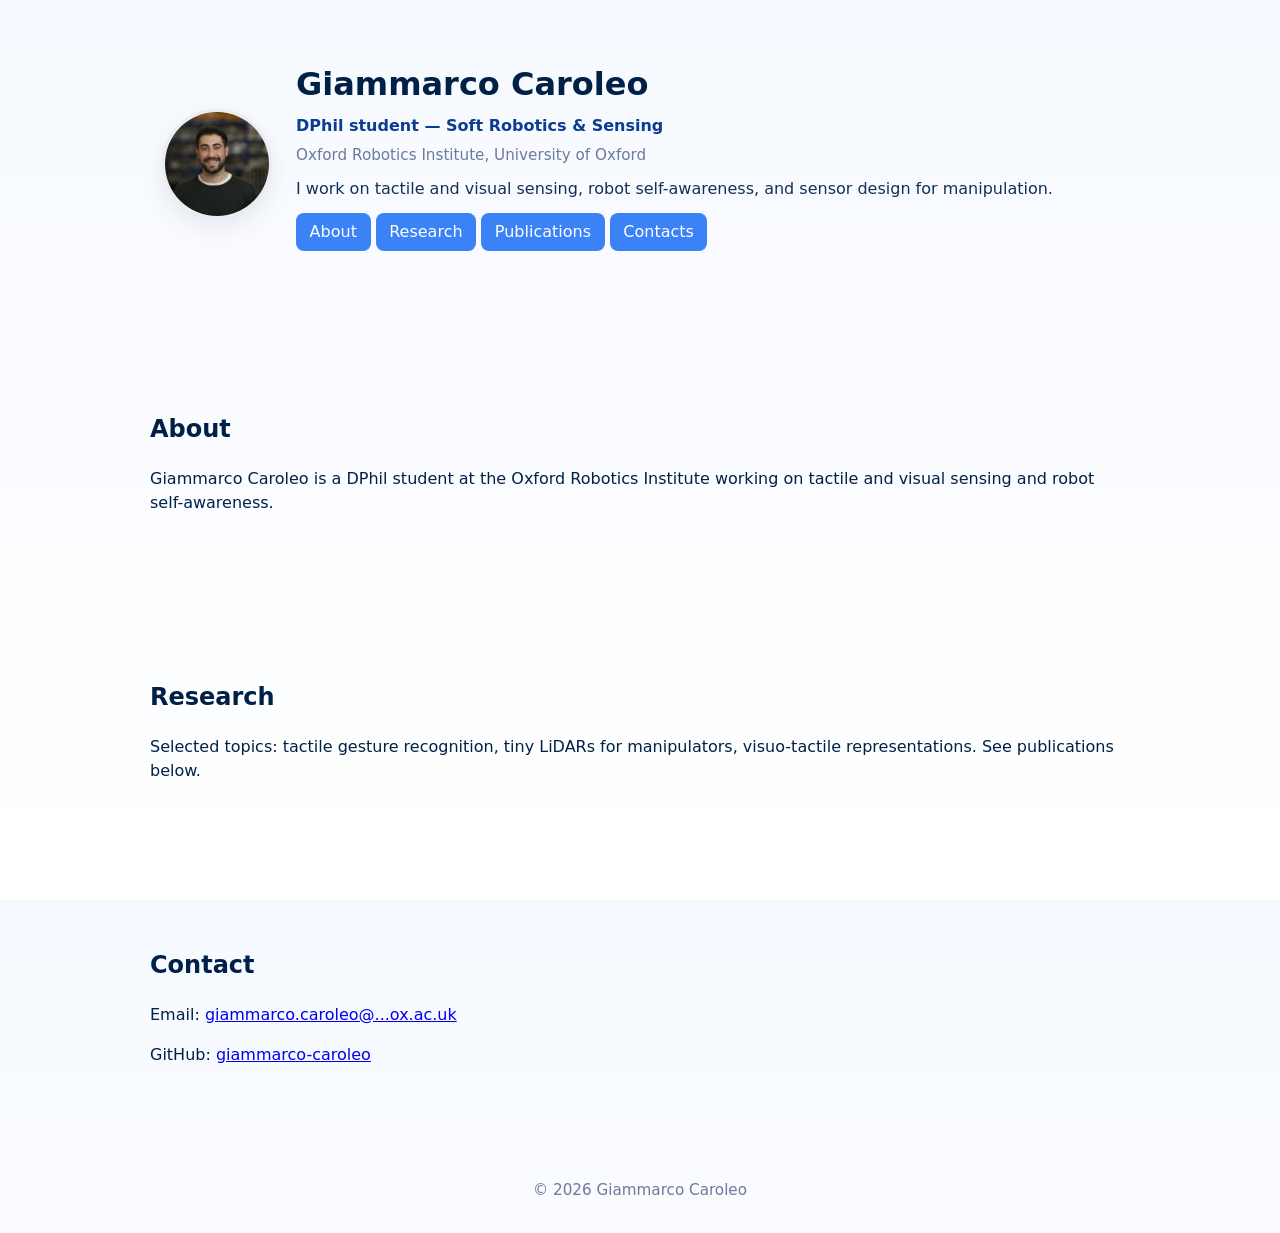
==== index.html @ 4797adc2 "Refined template" ====
<!doctype html>
<html lang="en">
<head>
  <meta charset="utf-8" />
  <meta name="viewport" content="width=device-width,initial-scale=1" />
  <title>Giammarco Caroleo — portfolio</title>
  <link rel="stylesheet" href="styles.css" />
</head>
<body>
  <!-- <header class="site-header">
    <nav class="nav">
      <div class="brand">Giammarco Caroleo</div>
      <ul class="nav-links">
        <li><a href="index.html#about">About</a></li>
        <li><a href="index.html#research">Research</a></li>
        <li><a href="projects.html">Projects</a></li>
        <li><a href="publications.html">Publications</a></li>
        <li><a href="index.html#contact">Contact</a></li>
      </ul>
    </nav>
  </header> -->

  <main>
    <section id="hero" class="panel hero">
      <div class="container hero-grid">
        <div class="hero-left">
          <img src="assets/profile.jpg" alt="Giammarco Caroleo" class="profile-pic" />
        </div>

        <div class="hero-right">
          <h1 class="hero-name">Giammarco Caroleo</h1>
          <p class="hero-title">DPhil student — Soft Robotics & Sensing</p>
          <p class="hero-group">Oxford Robotics Institute, University of Oxford</p>

          <p class="lead">I work on tactile and visual sensing, robot self-awareness, and sensor design for manipulation.</p>

          <p class="hero-buttons">
            <a class="cta" href="index.html#about">About</a>
            <a class="cta " href="index.html#research">Research</a>
            <a class="cta " href="publications.html">Publications</a>
            <a class="cta " href="index.html#contact">Contacts</a>
          </p>
        </div>
      </div>
    </section>

    <section id="about" class="panel reveal">
      <div class="container">
        <h2>About</h2>
        <p id="about-blurb">
          Giammarco Caroleo is a DPhil student at the Oxford Robotics Institute working on tactile and visual sensing and robot self-awareness.
        </p>
      </div>
    </section>

    <section id="research" class="panel reveal">
      <div class="container">
        <h2>Research</h2>
        <p>Selected topics: tactile gesture recognition, tiny LiDARs for manipulators, visuo-tactile representations. See publications below.</p>
      </div>
    </section>

    <section id="contact" class="panel reveal">
      <div class="container">
        <h2>Contact</h2>
        <p>Email: <a href="mailto:giammarco.caroleo@somewhere.ox.ac.uk">giammarco.caroleo@...ox.ac.uk</a></p>
        <p>GitHub: <a href="https://github.com/giammarco-caroleo" target="_blank">giammarco-caroleo</a></p>
      </div>
    </section>
  </main>

  <footer class="site-footer">
    <div class="container">© <span id="year"></span> Giammarco Caroleo</div>
  </footer>

  <script src="script.js"></script>
</body>
</html>
---- styles.css ----
:root{
  --oxford:#002147;          /* Oxford blue */
  --blue-1:#0b3d91;
  --blue-2:#1454a6;
  --accent:#3b82f6;
  --muted:#6b7b9a;
  --bg: #f6f9ff;
  --font-sans: system-ui, -apple-system, "Segoe UI", Roboto, "Helvetica Neue", Arial;
}

*{box-sizing:border-box}
html,body{height:100%}
body{
  margin:0;
  font-family:var(--font-sans);
  background:linear-gradient(180deg,var(--bg),#ffffff);
  color:var(--oxford);
  -webkit-font-smoothing:antialiased;
  line-height:1.5;
}

/* header / nav */
.site-header{
  position:sticky;
  top:0;
  backdrop-filter:saturate(140%) blur(6px);
  z-index:40;
  background: rgba(255,255,255,0.88);
  border-bottom: 1px solid rgba(2,12,40,0.04);
}
.nav{
  display:flex;
  align-items:center;
  justify-content:space-between;
  padding:0.75rem 1rem;
  max-width:1100px;
  margin:0 auto;
}
.brand{
  font-weight:700;
  color:var(--oxford);
  font-size:1rem;
  letter-spacing:0.2px;
}
.nav-links{
  list-style:none;
  display:flex;
  gap:1rem;
  margin:0;
  padding:0;
}
.nav-links a{
  text-decoration:none;
  color:var(--oxford);
  padding:0.25rem 0.5rem;
  border-radius:6px;
}
.nav-links a:hover{background:rgba(3,19,43,0.06)}

/* hero */
.panel{padding:64px 1rem}
.hero{
  background:transparent; /* no banner/background */
  color:var(--oxford);
  text-align:left;
  padding-top:48px;
  padding-bottom:48px;
}
.hero-grid{
  display:grid;
  grid-template-columns: auto 1fr;
  gap:24px;
  align-items:center;
  padding:12px;
}

/* circular profile image, small */
.profile-pic{
  width:110px;
  height:110px;
  border-radius:50%;
  object-fit:cover;
  box-shadow: 0 8px 24px rgba(2,12,40,0.08);
  border: 3px solid rgba(0,33,71,0.06);
  display:block;
}

/* hero text */
.hero-name{
  margin:0;
  font-size:clamp(1.4rem,3vw,2rem);
  font-weight:700;
}
.hero-title{
  margin:6px 0 0 0;
  font-weight:600;
  color:var(--blue-1);
}
.hero-group{
  margin:6px 0 8px 0;
  color:var(--muted);
  font-size:0.95rem;
}

.lead{opacity:0.92;margin-top:10px;margin-bottom:12px}
.hero-buttons{margin-top:12px}
.cta{display:inline-block;margin-top:0;padding:0.45rem 0.85rem;border-radius:8px;background:var(--accent);color:white;text-decoration:none}
.cta.ghost{background:transparent;border:1px solid rgba(3,19,43,0.08);margin-left:0.5rem;color:var(--oxford)}

/* content layout */
.container{max-width:980px;margin:0 auto}
.cards{display:flex;gap:1rem;padding:0;margin:1rem 0;flex-wrap:wrap}
.card{background:white;padding:1rem;border-radius:8px;box-shadow:0 6px 18px rgba(2,12,40,0.06);flex:1 1 220px}

/* reveal animations */
.reveal{opacity:0;transform:translateY(18px);transition:opacity .6s ease,transform .6s ease}
.reveal.visible{opacity:1;transform:none}

/* video wrap */
.video-wrap{max-width:720px;margin-top:1rem}
iframe,video{width:100%;border-radius:8px}

/* footer */
.site-footer{padding:2rem 1rem;text-align:center;color:var(--muted);font-size:0.95rem}

/* small screens */
@media (max-width:860px){
  .panel{padding:36px 1rem}
  .hero-grid{grid-template-columns: 100px 1fr; gap:14px}
}
@media (max-width:640px){
  .nav-links{display:none}
  .hero-grid{grid-template-columns: 1fr; text-align:center; justify-items:center}
  .hero-right{text-align:center}
  .profile-pic{max-width:140px;margin:0 auto}
  .lead{font-size:0.98rem}
}
/* optional publication list styling */
.pub-list{display:flex;flex-direction:column;gap:20px;margin-top:18px}
.pub{background:rgba(255,255,255,0.98);padding:18px;border-radius:10px;box-shadow:0 8px 22px rgba(2,12,40,0.04)}
.pub h3{margin:0 0 6px 0;font-size:1.05rem}
.pub p{margin:6px 0;color:var(--muted)}
.pub-blurb{margin-top:10px;color:var(--oxford)}
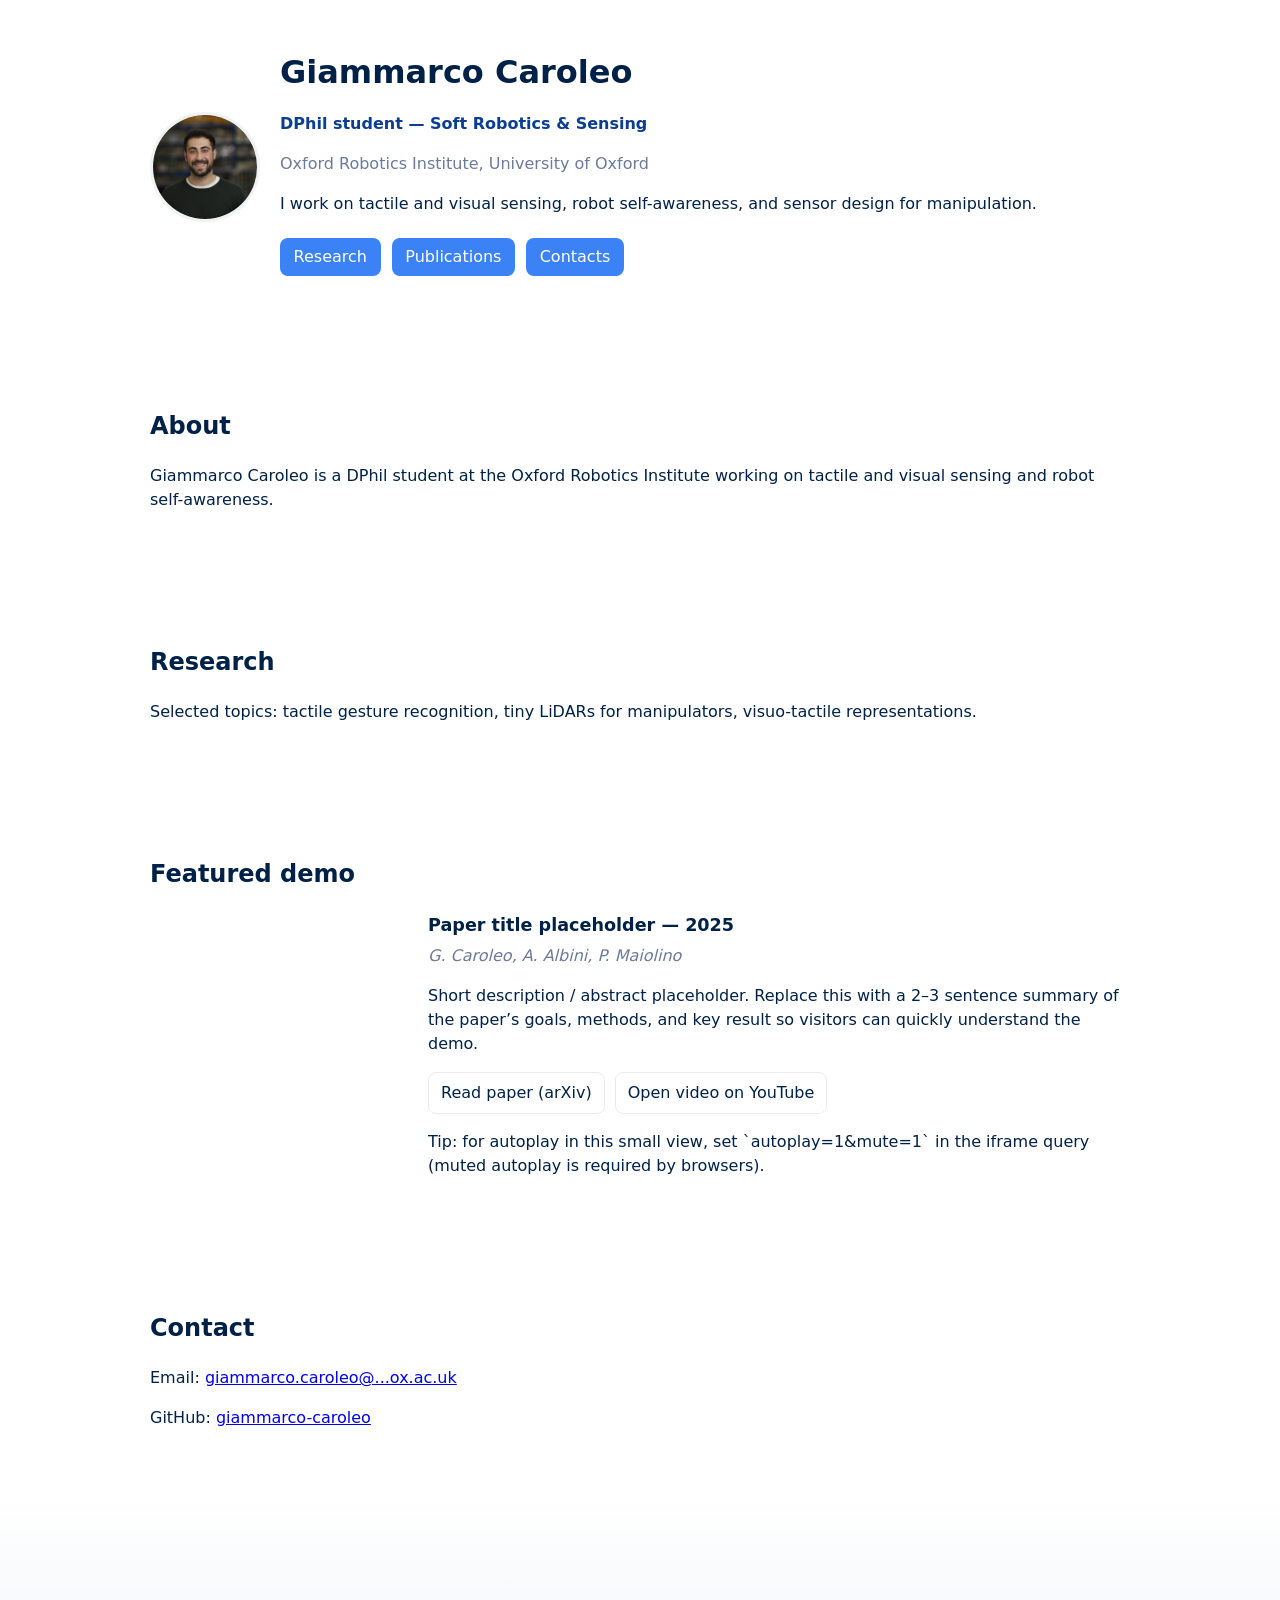
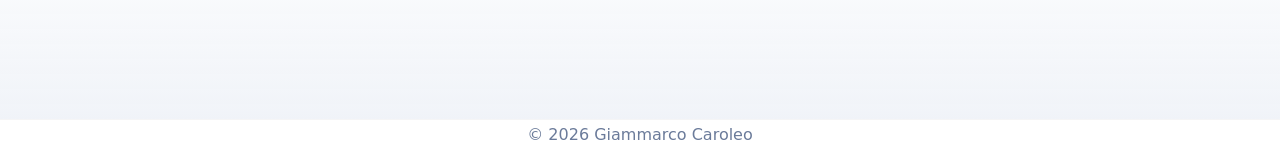
==== commit f9d61494: "video embedding" ====
--- a/index.html
+++ b/index.html
@@ -7,19 +7,6 @@
   <link rel="stylesheet" href="styles.css" />
 </head>
 <body>
-  <!-- <header class="site-header">
-    <nav class="nav">
-      <div class="brand">Giammarco Caroleo</div>
-      <ul class="nav-links">
-        <li><a href="index.html#about">About</a></li>
-        <li><a href="index.html#research">Research</a></li>
-        <li><a href="projects.html">Projects</a></li>
-        <li><a href="publications.html">Publications</a></li>
-        <li><a href="index.html#contact">Contact</a></li>
-      </ul>
-    </nav>
-  </header> -->
-
   <main>
     <section id="hero" class="panel hero">
       <div class="container hero-grid">
@@ -32,13 +19,14 @@
           <p class="hero-title">DPhil student — Soft Robotics & Sensing</p>
           <p class="hero-group">Oxford Robotics Institute, University of Oxford</p>
 
-          <p class="lead">I work on tactile and visual sensing, robot self-awareness, and sensor design for manipulation.</p>
+          <p class="lead">
+            I work on tactile and visual sensing, robot self-awareness, and sensor design for manipulation.
+          </p>
 
           <p class="hero-buttons">
-            <a class="cta" href="index.html#about">About</a>
-            <a class="cta " href="index.html#research">Research</a>
-            <a class="cta " href="publications.html">Publications</a>
-            <a class="cta " href="index.html#contact">Contacts</a>
+            <a class="cta" href="#research">Research</a>
+            <a class="cta" href="publications.html">Publications</a>
+            <a class="cta" href="#contact">Contacts</a>
           </p>
         </div>
       </div>
@@ -47,7 +35,7 @@
     <section id="about" class="panel reveal">
       <div class="container">
         <h2>About</h2>
-        <p id="about-blurb">
+        <p>
           Giammarco Caroleo is a DPhil student at the Oxford Robotics Institute working on tactile and visual sensing and robot self-awareness.
         </p>
       </div>
@@ -56,7 +44,60 @@
     <section id="research" class="panel reveal">
       <div class="container">
         <h2>Research</h2>
-        <p>Selected topics: tactile gesture recognition, tiny LiDARs for manipulators, visuo-tactile representations. See publications below.</p>
+        <p>
+          Selected topics: tactile gesture recognition, tiny LiDARs for manipulators,
+          visuo-tactile representations.
+        </p>
+      </div>
+    </section>
+
+
+    <!-- FEATURED: video left, info right -->
+    <section id="projects" class="panel reveal">
+      <div class="container">
+        <h2>Featured demo</h2>
+
+        <div class="feature-grid">
+          <!-- LEFT: video area -->
+          <div class="feature-video">
+            <!-- Replace VIDEO_ID with real id (or leave as placeholder) -->
+            <iframe id="featured-video" 
+                    src="https://www.youtube.com/embed/9Dkpwom_K7k?autoplay=1&mute=1&loop=1"
+                    title="Featured demo video"
+                    frameborder="0"
+                    allow="accelerometer; autoplay; clipboard-write; encrypted-media; gyroscope; picture-in-picture; web-share"
+                    allowfullscreen>
+            </iframe>
+
+            <div class="video-fallback" id="video-fallback" aria-hidden="true">
+              <div class="video-fallback-inner">
+                <strong>VIDEO PLACEHOLDER</strong>
+                <div class="video-fallback-text">Replace <code>VIDEO_ID</code> in the iframe <code>src</code> with the YouTube id from SRL@Oxford.</div>
+                <div class="video-fallback-hint">If the video errors after adding a valid id, embedding may be disabled for that upload — open the video on YouTube instead.</div>
+              </div>
+            </div>
+          </div>
+
+          <!-- RIGHT: title, description, paper link -->
+          <div class="feature-info">
+            <h3 class="paper-title">Paper title placeholder — <span class="paper-year">2025</span></h3>
+
+            <p class="paper-authors"><em>G. Caroleo, A. Albini, P. Maiolino</em></p>
+
+            <p class="paper-abstract">
+              Short description / abstract placeholder. Replace this with a 2–3 sentence summary of the paper’s goals, methods, and key result so visitors can quickly understand the demo.
+            </p>
+
+            <p class="paper-links">
+              <a class="link-button" href="https://arxiv.org/abs/VIDEO_ID" target="_blank" rel="noopener">Read paper (arXiv)</a>
+              <a class="link-button ghost" href="https://www.youtube.com/watch?v=9Dkpwom_K7k" target="_blank" rel="noopener">Open video on YouTube</a>
+            </p>
+
+            <p class="paper-notes">
+              Tip: for autoplay in this small view, set `autoplay=1&mute=1` in the iframe query (muted autoplay is required by browsers).
+            </p>
+          </div>
+        </div>
       </div>
     </section>
 
@@ -69,6 +110,9 @@
     </section>
   </main>
 
+  <!-- Controlled fading transition pane -->
+  <section class="bottom-spacer"></section>
+
   <footer class="site-footer">
     <div class="container">© <span id="year"></span> Giammarco Caroleo</div>
   </footer>
--- a/styles.css
+++ b/styles.css
@@ -1,143 +1,120 @@
 :root{
-  --oxford:#002147;          /* Oxford blue */
+  --oxford:#002147;
   --blue-1:#0b3d91;
-  --blue-2:#1454a6;
   --accent:#3b82f6;
   --muted:#6b7b9a;
-  --bg: #f6f9ff;
-  --font-sans: system-ui, -apple-system, "Segoe UI", Roboto, "Helvetica Neue", Arial;
+  --bg:#f6f9ff;
+  --font-sans: system-ui, -apple-system, "Segoe UI", Roboto, Arial;
+
+  --transition-height: 25vh;
 }
 
+/* base */
 *{box-sizing:border-box}
-html,body{height:100%}
+html,body{margin:0;padding:0}
 body{
-  margin:0;
   font-family:var(--font-sans);
-  background:linear-gradient(180deg,var(--bg),#ffffff);
   color:var(--oxford);
-  -webkit-font-smoothing:antialiased;
+  background:#ffffff;
   line-height:1.5;
 }
 
-/* header / nav */
-.site-header{
-  position:sticky;
-  top:0;
-  backdrop-filter:saturate(140%) blur(6px);
-  z-index:40;
-  background: rgba(255,255,255,0.88);
-  border-bottom: 1px solid rgba(2,12,40,0.04);
-}
-.nav{
-  display:flex;
-  align-items:center;
-  justify-content:space-between;
-  padding:0.75rem 1rem;
-  max-width:1100px;
-  margin:0 auto;
-}
-.brand{
-  font-weight:700;
-  color:var(--oxford);
-  font-size:1rem;
-  letter-spacing:0.2px;
-}
-.nav-links{
-  list-style:none;
-  display:flex;
-  gap:1rem;
-  margin:0;
-  padding:0;
-}
-.nav-links a{
-  text-decoration:none;
-  color:var(--oxford);
-  padding:0.25rem 0.5rem;
-  border-radius:6px;
-}
-.nav-links a:hover{background:rgba(3,19,43,0.06)}
+.panel{padding:48px 1rem}
+.container{max-width:980px;margin:0 auto}
 
 /* hero */
-.panel{padding:64px 1rem}
-.hero{
-  background:transparent; /* no banner/background */
-  color:var(--oxford);
-  text-align:left;
-  padding-top:48px;
-  padding-bottom:48px;
-}
 .hero-grid{
   display:grid;
-  grid-template-columns: auto 1fr;
-  gap:24px;
+  grid-template-columns:auto 1fr;
+  gap:20px;
   align-items:center;
-  padding:12px;
 }
-
-/* circular profile image, small */
 .profile-pic{
   width:110px;
   height:110px;
   border-radius:50%;
   object-fit:cover;
-  box-shadow: 0 8px 24px rgba(2,12,40,0.08);
-  border: 3px solid rgba(0,33,71,0.06);
+  border:3px solid rgba(0,33,71,0.06);
+}
+.hero-name{margin:0;font-size:2rem}
+.hero-title{font-weight:600;color:var(--blue-1)}
+.hero-group{color:var(--muted)}
+.lead{margin-top:10px;margin-bottom:12px}
+.cta{display:inline-block;margin:6px 6px 0 0;padding:0.45rem 0.85rem;background:var(--accent);color:#fff;border-radius:8px;text-decoration:none}
+.cta.ghost{background:transparent;border:1px solid rgba(3,19,43,0.08);color:var(--oxford)}
+
+/* FEATURE: two-column layout for featured demo */
+.feature-grid{
+  display:grid;
+  grid-template-columns: 250px 1fr; /* video column fixed-ish, right column flexible */
+  gap:28px;
+  align-items:start;
+  margin-top:12px;
+}
+
+/* video area */
+.feature-video{position:relative}
+.feature-video iframe{
+  width:100%;
+  aspect-ratio:16/9;
+  border-radius:8px;
   display:block;
 }
-
-/* hero text */
-.hero-name{
-  margin:0;
-  font-size:clamp(1.4rem,3vw,2rem);
-  font-weight:700;
+.video-fallback{
+  position:absolute; inset:0; display:none; align-items:center; justify-content:center;
+  background:linear-gradient(180deg, rgba(3,19,43,0.02), rgba(59,130,246,0.02));
+  border-radius:8px; border:1px dashed rgba(3,19,43,0.06); padding:18px; text-align:center;
 }
-.hero-title{
-  margin:6px 0 0 0;
-  font-weight:600;
-  color:var(--blue-1);
-}
-.hero-group{
-  margin:6px 0 8px 0;
-  color:var(--muted);
-  font-size:0.95rem;
+.video-fallback-inner{max-width:440px}
+.video-fallback strong{display:block;margin-bottom:10px;font-size:1.02rem;color:var(--oxford)}
+.video-fallback-text{color:var(--muted);margin-bottom:8px}
+.video-fallback-hint{font-size:0.9rem;color:var(--blue-1)}
+.video-embed {
+  max-width: 250px;     /* 🔧 controls "tiny" size */
+  margin: 0 auto;
 }
 
-.lead{opacity:0.92;margin-top:10px;margin-bottom:12px}
-.hero-buttons{margin-top:12px}
-.cta{display:inline-block;margin-top:0;padding:0.45rem 0.85rem;border-radius:8px;background:var(--accent);color:white;text-decoration:none}
-.cta.ghost{background:transparent;border:1px solid rgba(3,19,43,0.08);margin-left:0.5rem;color:var(--oxford)}
+.video-embed iframe {
+  width: 100%;
+  aspect-ratio: 16 / 9;
+  border-radius: 10px;
+}
 
-/* content layout */
-.container{max-width:980px;margin:0 auto}
-.cards{display:flex;gap:1rem;padding:0;margin:1rem 0;flex-wrap:wrap}
-.card{background:white;padding:1rem;border-radius:8px;box-shadow:0 6px 18px rgba(2,12,40,0.06);flex:1 1 220px}
+/* paper info */
+.feature-info .paper-title{margin:0 0 6px 0;font-size:1.1rem}
+.paper-authors{margin:0 0 8px 0;color:var(--muted)}
+.paper-abstract{color:var(--oxford);margin-bottom:14px}
+.paper-links{display:flex;gap:10px;flex-wrap:wrap;margin-bottom:8px}
+.link-button{background:transparent;border:1px solid rgba(2,12,40,0.08);padding:8px 12px;border-radius:8px;text-decoration:none;color:var(--oxford)}
+.link-button:hover{background:rgba(3,19,43,0.04)}
+.link-button.ghost{background:transparent}
 
-/* reveal animations */
+/* responsive: stack on small screens */
+@media (max-width:900px){
+  .feature-grid{grid-template-columns: 1fr; text-align:left}
+  .feature-video iframe{height:320px}
+  .feature-video, .feature-info{width:100%}
+}
+
+/* smaller mobile tweaks */
+@media (max-width:480px){
+  .panel{padding:24px 12px}
+  .profile-pic{width:140px;height:140px}
+  .feature-video iframe{height:220px}
+}
+
+/* reveal animation */
 .reveal{opacity:0;transform:translateY(18px);transition:opacity .6s ease,transform .6s ease}
 .reveal.visible{opacity:1;transform:none}
 
-/* video wrap */
-.video-wrap{max-width:720px;margin-top:1rem}
-iframe,video{width:100%;border-radius:8px}
+/* controlled bottom spacer */
+.bottom-spacer{
+  height:var(--transition-height);
+  min-height:120px;
+  background:linear-gradient(180deg,#ffffff 0%, rgba(11,61,145,0.06) 100%);
+  opacity:0; animation:fadeUp 0.9s ease forwards;
+}
+@keyframes fadeUp{from{opacity:0;transform:translateY(24px)}to{opacity:1;transform:none}}
 
-/* footer */
-.site-footer{padding:2rem 1rem;text-align:center;color:var(--muted);font-size:0.95rem}
-
-/* small screens */
-@media (max-width:860px){
-  .panel{padding:36px 1rem}
-  .hero-grid{grid-template-columns: 100px 1fr; gap:14px}
-}
-@media (max-width:640px){
-  .nav-links{display:none}
-  .hero-grid{grid-template-columns: 1fr; text-align:center; justify-items:center}
-  .hero-right{text-align:center}
-  .profile-pic{max-width:140px;margin:0 auto}
-  .lead{font-size:0.98rem}
-}
-/* optional publication list styling */
-.pub-list{display:flex;flex-direction:column;gap:20px;margin-top:18px}
-.pub{background:rgba(255,255,255,0.98);padding:18px;border-radius:10px;box-shadow:0 8px 22px rgba(2,12,40,0.04)}
-.pub h3{margin:0 0 6px 0;font-size:1.05rem}
-.pub p{margin:6px 0;color:var(--muted)}
-.pub-blurb{margin-top:10px;color:var(--oxford)}+/* footer ribbon */
+.site-footer{height:30px;display:flex;align-items:center;justify-content:center;color:var(--muted);border-top:1px solid rgba(2,12,40,0.04)}
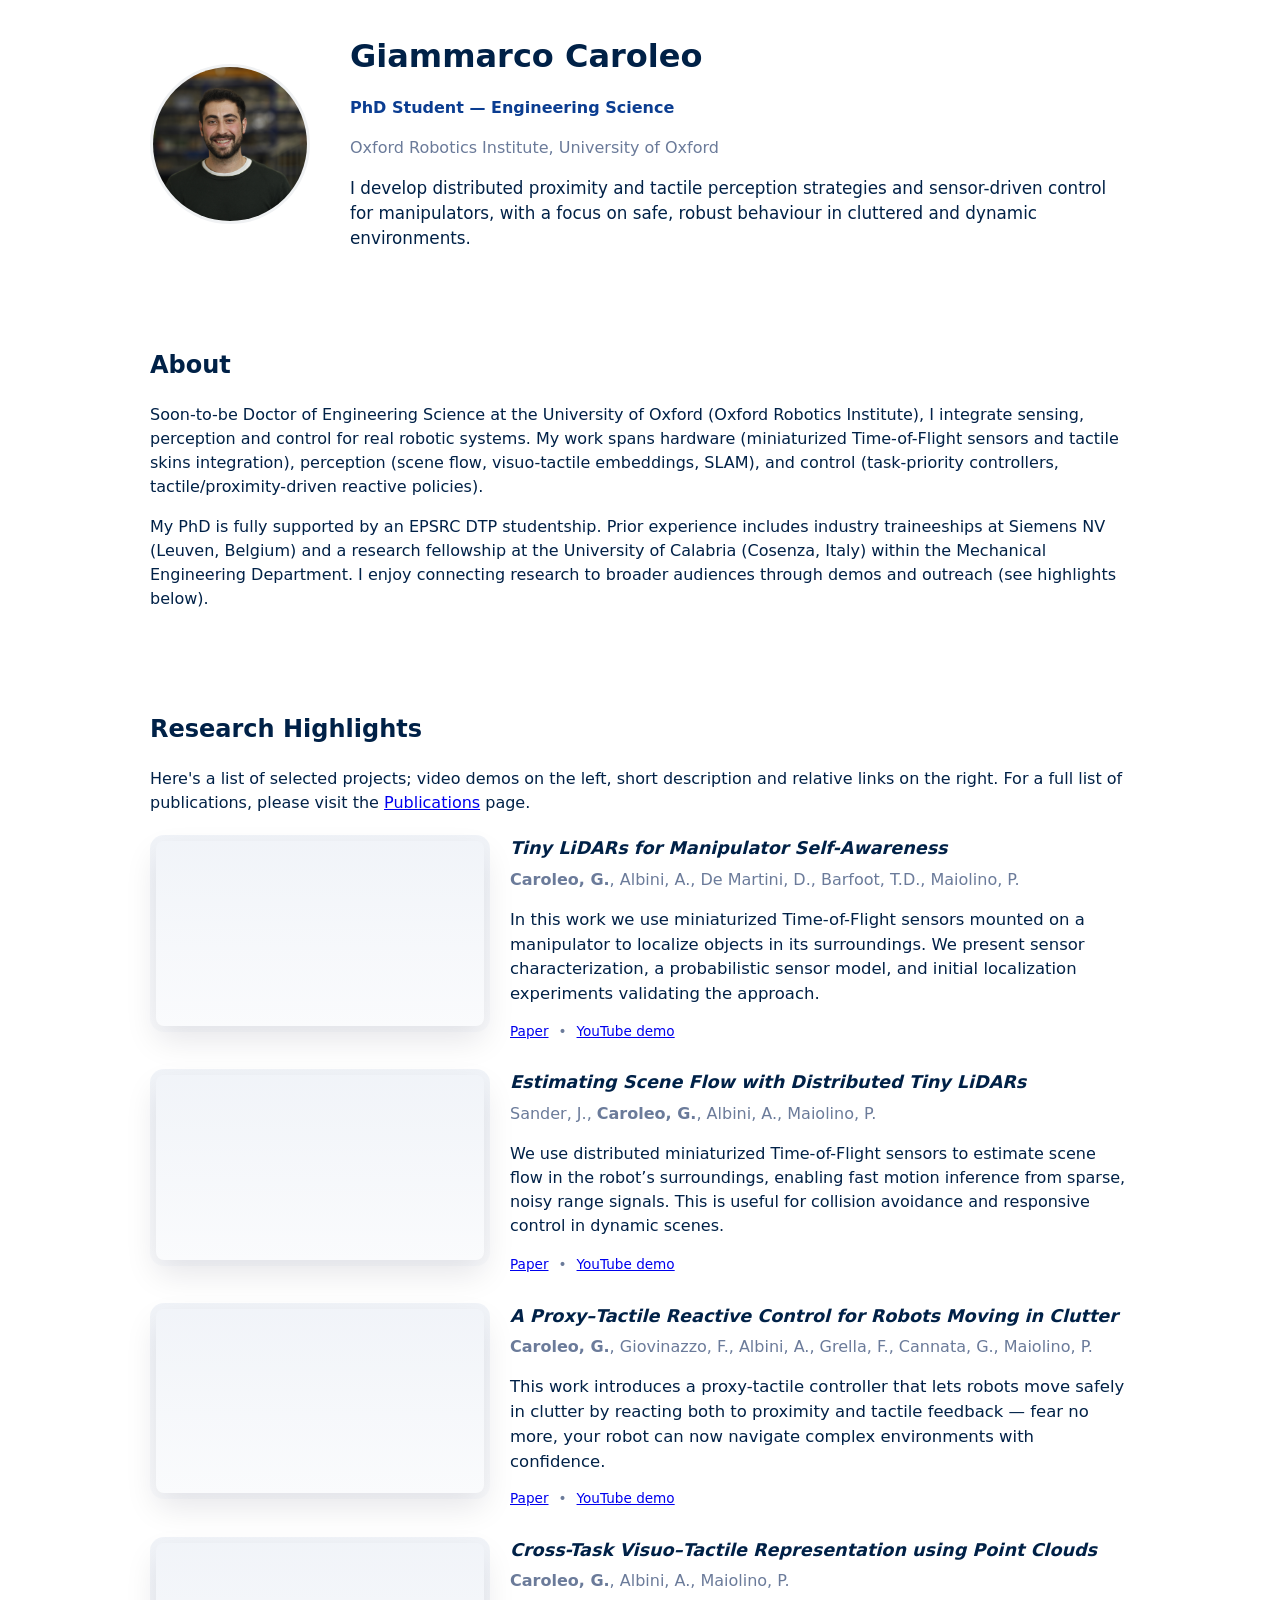
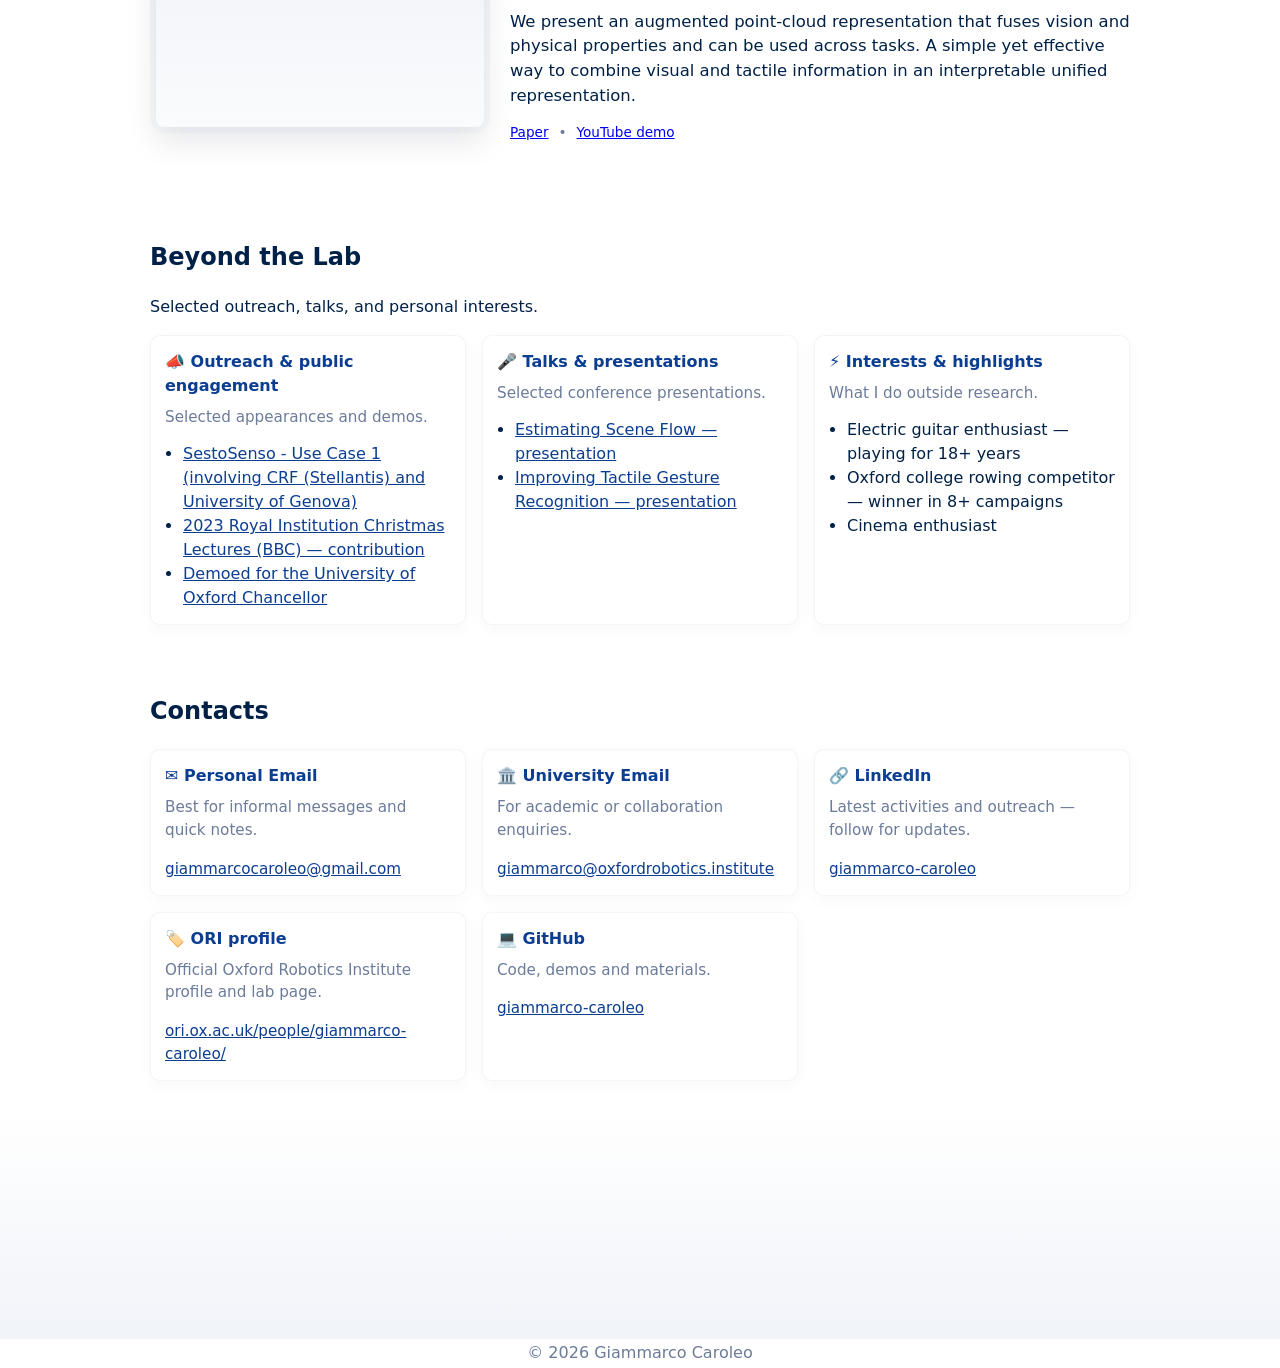
==== commit 2ca3957a: "Final form" ====
--- a/index.html
+++ b/index.html
@@ -5,9 +5,47 @@
   <meta name="viewport" content="width=device-width,initial-scale=1" />
   <title>Giammarco Caroleo — portfolio</title>
   <link rel="stylesheet" href="styles.css" />
+  <style>
+    /* ===== spacing tweaks ===== */
+    /* reduce global vertical whitespace a bit for better density */
+    .panel { padding: 32px 1rem; }         /* was 48px -> now 32px */
+    .panel.compact { padding: 16px 1rem; } /* compact cards and highlights */
+
+    /* hero tweaks you've been using already */
+    .hero-grid { grid-template-columns: 180px 1fr; }
+    .profile-pic { width:160px; height:160px; }
+
+    /* demo layout (keeps previous behaviour) */
+    .demo { margin: 20px 0; display:grid; grid-template-columns: 340px 1fr; gap:20px; align-items:start; }
+    .demo iframe { width:100%; aspect-ratio:16/9; border-radius:8px; display:block; }
+
+    /* ===== Beyond the Lab: card grid ===== */
+    .cards { display:grid; grid-template-columns: repeat(auto-fit,minmax(240px,1fr)); gap:16px; margin-top:12px; }
+    .card {
+      background: #fff;
+      border: 1px solid rgba(3,19,43,0.04);
+      border-radius: 10px;
+      padding: 14px;
+      box-shadow: 0 4px 18px rgba(2,12,40,0.03);
+      min-height: 120px;
+      display:flex;
+      flex-direction:column;
+      gap:8px;
+    }
+    .card h4 { margin:0; font-size:1rem; color:var(--blue-1); display:flex; align-items:center; gap:8px; }
+    .card p { margin:0; color:var(--muted); font-size:0.95rem; }
+    .card ul { margin:6px 0 0 18px; padding:0; color:var(--oxford); }
+    .card a { color:var(--blue-1); text-decoration:underline; }
+    .small-meta { font-size:0.85rem; color:var(--muted); }
+
+    /* small responsive tweak */
+    @media (max-width:900px){ .demo{grid-template-columns:1fr; } .hero-grid{grid-template-columns: 1fr;} .profile-pic{width:140px;height:140px} .cards{grid-template-columns:1fr} }
+  </style>
 </head>
 <body>
   <main>
+
+    <!-- HERO -->
     <section id="hero" class="panel hero">
       <div class="container hero-grid">
         <div class="hero-left">
@@ -16,101 +54,199 @@
 
         <div class="hero-right">
           <h1 class="hero-name">Giammarco Caroleo</h1>
-          <p class="hero-title">DPhil student — Soft Robotics & Sensing</p>
+          <p class="hero-title">PhD Student — Engineering Science</p>
           <p class="hero-group">Oxford Robotics Institute, University of Oxford</p>
 
           <p class="lead">
-            I work on tactile and visual sensing, robot self-awareness, and sensor design for manipulation.
+            I develop distributed proximity and tactile perception strategies and sensor-driven control for manipulators, with a focus on safe, robust behaviour in cluttered and dynamic environments.
           </p>
 
-          <p class="hero-buttons">
-            <a class="cta" href="#research">Research</a>
-            <a class="cta" href="publications.html">Publications</a>
-            <a class="cta" href="#contact">Contacts</a>
-          </p>
-        </div>
-      </div>
-    </section>
-
+          <!-- optional buttons removed for compactness -->
+        </div>
+      </div>
+    </section>
+
+    <!-- ABOUT (expanded and paraphrased from your cover letter & CV) -->
     <section id="about" class="panel reveal">
       <div class="container">
         <h2>About</h2>
+
         <p>
-          Giammarco Caroleo is a DPhil student at the Oxford Robotics Institute working on tactile and visual sensing and robot self-awareness.
+          Soon-to-be Doctor of Engineering Science at the University of Oxford (Oxford Robotics Institute), I integrate sensing, perception and control for real robotic systems. My work spans hardware (miniaturized Time-of-Flight sensors and tactile skins integration), perception (scene flow, visuo-tactile embeddings, SLAM), and control (task-priority controllers, tactile/proximity-driven reactive policies).
         </p>
-      </div>
-    </section>
-
+
+        <p style="margin-top:10px;">
+          My PhD is fully supported by an EPSRC DTP studentship. Prior experience includes industry traineeships at Siemens NV (Leuven, Belgium) and a research fellowship at the University of Calabria (Cosenza, Italy) within the Mechanical Engineering Department. I enjoy connecting research to broader audiences through demos and outreach (see highlights below).
+        </p>
+      </div>
+    </section>
+
+    <!-- RESEARCH HIGHLIGHTS (your four demos already present) -->
     <section id="research" class="panel reveal">
       <div class="container">
-        <h2>Research</h2>
-        <p>
-          Selected topics: tactile gesture recognition, tiny LiDARs for manipulators,
-          visuo-tactile representations.
-        </p>
-      </div>
-    </section>
-
-
-    <!-- FEATURED: video left, info right -->
-    <section id="projects" class="panel reveal">
-      <div class="container">
-        <h2>Featured demo</h2>
-
-        <div class="feature-grid">
-          <!-- LEFT: video area -->
-          <div class="feature-video">
-            <!-- Replace VIDEO_ID with real id (or leave as placeholder) -->
-            <iframe id="featured-video" 
-                    src="https://www.youtube.com/embed/9Dkpwom_K7k?autoplay=1&mute=1&loop=1"
-                    title="Featured demo video"
-                    frameborder="0"
-                    allow="accelerometer; autoplay; clipboard-write; encrypted-media; gyroscope; picture-in-picture; web-share"
-                    allowfullscreen>
-            </iframe>
-
-            <div class="video-fallback" id="video-fallback" aria-hidden="true">
-              <div class="video-fallback-inner">
-                <strong>VIDEO PLACEHOLDER</strong>
-                <div class="video-fallback-text">Replace <code>VIDEO_ID</code> in the iframe <code>src</code> with the YouTube id from SRL@Oxford.</div>
-                <div class="video-fallback-hint">If the video errors after adding a valid id, embedding may be disabled for that upload — open the video on YouTube instead.</div>
-              </div>
-            </div>
-          </div>
-
-          <!-- RIGHT: title, description, paper link -->
-          <div class="feature-info">
-            <h3 class="paper-title">Paper title placeholder — <span class="paper-year">2025</span></h3>
-
-            <p class="paper-authors"><em>G. Caroleo, A. Albini, P. Maiolino</em></p>
-
-            <p class="paper-abstract">
-              Short description / abstract placeholder. Replace this with a 2–3 sentence summary of the paper’s goals, methods, and key result so visitors can quickly understand the demo.
-            </p>
-
-            <p class="paper-links">
-              <a class="link-button" href="https://arxiv.org/abs/VIDEO_ID" target="_blank" rel="noopener">Read paper (arXiv)</a>
-              <a class="link-button ghost" href="https://www.youtube.com/watch?v=9Dkpwom_K7k" target="_blank" rel="noopener">Open video on YouTube</a>
-            </p>
-
-            <p class="paper-notes">
-              Tip: for autoplay in this small view, set `autoplay=1&mute=1` in the iframe query (muted autoplay is required by browsers).
-            </p>
-          </div>
-        </div>
-      </div>
-    </section>
-
+        <h2>Research Highlights</h2>
+        <p>Here's a list of selected projects; video demos on the left, short description and relative links on the right. For a full list of publications, please visit the <a href="publications.html">Publications</a> page.</p>
+
+        <!-- Tiny LiDARs -->
+        <div class="demo" id="tiny-lidars">
+          <div class="feature-video">
+            <iframe src="https://www.youtube-nocookie.com/embed/9Dkpwom_K7k?start=129&autoplay=1&mute=1&loop=1&playlist=9Dkpwom_K7k&playsinline=1"
+                    title="Tiny LiDARs demo" frameborder="0"
+                    allow="accelerometer; autoplay; clipboard-write; encrypted-media; gyroscope; picture-in-picture; web-share" allowfullscreen></iframe>
+          </div>
+          <div class="feature-info">
+            <h3 class="paper-title"><em>Tiny LiDARs for Manipulator Self-Awareness</em></h3>
+            <p class="paper-authors"><strong>Caroleo, G.</strong>, Albini, A., De Martini, D., Barfoot, T.D., Maiolino, P.</p>
+            <p class="paper-abstract">In this work we use miniaturized Time-of-Flight sensors mounted on a manipulator to localize objects in its surroundings. We present sensor characterization, a probabilistic sensor model, and initial localization experiments validating the approach.</p>
+            <p class="paper-links small-meta">
+              <a href="https://arxiv.org/abs/2503.03449" target="_blank" rel="noopener">Paper</a> •
+              <a href="https://www.youtube.com/watch?v=9Dkpwom_K7k" target="_blank" rel="noopener">YouTube demo</a>
+            </p>
+          </div>
+        </div>
+
+        <!-- Scene Flow -->
+        <div class="demo" id="scene-flow">
+          <div class="feature-video">
+            <iframe src="https://www.youtube-nocookie.com/embed/gdum9Ku_0Kc?start=34&autoplay=1&mute=1&loop=1&playlist=gdum9Ku_0Kc&playsinline=1"
+                    title="Scene flow demo" frameborder="0"
+                    allow="accelerometer; autoplay; clipboard-write; encrypted-media; gyroscope; picture-in-picture; web-share" allowfullscreen></iframe>
+          </div>
+          <div class="feature-info">
+            <h3 class="paper-title"><em>Estimating Scene Flow with Distributed Tiny LiDARs</em></h3>
+            <p class="paper-authors">Sander, J., <strong>Caroleo, G.</strong>, Albini, A., Maiolino, P.</p>
+            <p class="paper-abstract"></p>We use distributed miniaturized Time-of-Flight sensors to estimate scene flow in the robot’s surroundings, enabling fast motion inference from sparse, noisy range signals. This is useful for collision avoidance and responsive control in dynamic scenes.</p>
+            <p class="paper-links small-meta">
+              <a href="https://arxiv.org/abs/2504.02439" target="_blank" rel="noopener">Paper</a> •
+              <a href="https://www.youtube.com/watch?v=gdum9Ku_0Kc" target="_blank" rel="noopener">YouTube demo</a>
+            </p>
+          </div>
+        </div>
+
+        <!-- Proxy-Tactile -->
+        <div class="demo" id="proxy-tactile">
+          <div class="feature-video">
+            <iframe src="https://www.youtube-nocookie.com/embed/tDSgtnjQeWE?start=15&autoplay=1&mute=1&loop=1&playlist=tDSgtnjQeWE&playsinline=1"
+                    title="Proxy-tactile demo" frameborder="0"
+                    allow="accelerometer; autoplay; clipboard-write; encrypted-media; gyroscope; picture-in-picture; web-share" allowfullscreen></iframe>
+          </div>
+          <div class="feature-info">
+            <h3 class="paper-title"><em>A Proxy–Tactile Reactive Control for Robots Moving in Clutter</em></h3>
+            <p class="paper-authors"><strong>Caroleo, G.</strong>, Giovinazzo, F., Albini, A., Grella, F., Cannata, G., Maiolino, P.</p>
+            <p class="paper-abstract"> This work introduces a proxy-tactile controller that lets robots move safely in clutter by reacting both to proximity and tactile feedback — fear no more, your robot can now navigate complex environments with confidence.</p>
+            <p class="paper-links small-meta">
+              <a href="https://ieeexplore.ieee.org/iel8/10801246/10801290/10802341.pdf" target="_blank" rel="noopener">Paper</a> •
+              <a href="https://www.youtube.com/watch?v=tDSgtnjQeWE" target="_blank" rel="noopener">YouTube demo</a>
+            </p>
+          </div>
+        </div>
+
+        <!-- Cross-Task Visuo-Tactile -->
+        <div class="demo" id="cross-task">
+          <div class="feature-video">
+            <iframe src="https://www.youtube-nocookie.com/embed/x4upy0vsRCY?start=130&autoplay=1&mute=1&loop=1&playlist=x4upy0vsRCY&playsinline=1"
+                    title="Cross-task visuo-tactile demo" frameborder="0"
+                    allow="accelerometer; autoplay; clipboard-write; encrypted-media; gyroscope; picture-in-picture; web-share" allowfullscreen></iframe>
+          </div>
+          <div class="feature-info">
+            <h3 class="paper-title"><em>Cross-Task Visuo–Tactile Representation using Point Clouds</em></h3>
+            <p class="paper-authors"><strong>Caroleo, G.</strong>, Albini, A., Maiolino, P.</p>
+            <p class="paper-abstract">We present an augmented point-cloud representation that fuses vision and physical properties and can be used across tasks. A simple yet effective way to combine visual and tactile information in an interpretable unified representation.</p>
+            <p class="paper-links small-meta">
+              <a href="https://link.springer.com/article/10.1007/s11370-025-00628-8" target="_blank" rel="noopener">Paper</a> •
+              <a href="https://www.youtube.com/watch?v=x4upy0vsRCY" target="_blank" rel="noopener">YouTube demo</a>
+            </p>
+          </div>
+        </div>
+
+      </div>
+    </section>
+
+    <!-- BEYOND THE LAB (compact card grid to reduce white space and add personality) -->
+    <section id="beyond" class="panel compact reveal">
+      <div class="container">
+        <h2>Beyond the Lab</h2>
+        <p>Selected outreach, talks, and personal interests.</p>
+
+        <div class="cards">
+
+          <!-- Outreach / Public engagement -->
+          <div class="card">
+            <h4>📣 Outreach & public engagement</h4>
+            <p class="small-meta">Selected appearances and demos.</p>
+            <ul>
+              <li><a href="https://www.youtube.com/watch?v=6pW0bNc8LHM&t=5s" target="_blank" rel="noopener">SestoSenso - Use Case 1 (involving CRF (Stellantis) and University of Genova)</a></li>
+              <li><a href="https://www.youtube.com/watch?v=B3IeRplsYXw&t=3084s" target="_blank" rel="noopener">2023 Royal Institution Christmas Lectures (BBC) — contribution</a></li>
+              <li><a href="https://eng.ox.ac.uk/news/oxford-s-chancellor-visits-oxford-robotics-institute-to-explore-cutting-edge-research" target="_blank" rel="noopener">Demoed for the University of Oxford Chancellor</a></li>
+            </ul>
+          </div>
+
+          <!-- Talks / Presentations -->
+          <div class="card">
+            <h4>🎤 Talks & presentations</h4>
+            <p class="small-meta">Selected conference presentations.</p>
+            <ul>
+              <li><a href="https://www.youtube.com/watch?v=1beHNYFuopU&t=2794s" target="_blank" rel="noopener">Estimating Scene Flow — presentation</a></li>
+              <li><a href="https://www.youtube.com/watch?v=lPLfmFjgOro&t=1500s" target="_blank" rel="noopener">Improving Tactile Gesture Recognition — presentation</a></li>
+            </ul>
+          </div>
+
+          <!-- Interests / Other highlights -->
+          <div class="card">
+            <h4>⚡ Interests & highlights</h4>
+            <p class="small-meta">What I do outside research.</p>
+            <ul>
+              <li>Electric guitar enthusiast — playing for 18+ years</li>
+              <li>Oxford college rowing competitor — winner in 8+ campaigns</li>
+              <li>Cinema enthusiast</li>
+            </ul>
+          </div>
+
+        </div>
+      </div>
+    </section>
+
+    <!-- CONTACT (reshuffled into cards with short intros) -->
     <section id="contact" class="panel reveal">
       <div class="container">
-        <h2>Contact</h2>
-        <p>Email: <a href="mailto:giammarco.caroleo@somewhere.ox.ac.uk">giammarco.caroleo@...ox.ac.uk</a></p>
-        <p>GitHub: <a href="https://github.com/giammarco-caroleo" target="_blank">giammarco-caroleo</a></p>
-      </div>
-    </section>
+        <h2>Contacts</h2>
+
+        <div class="cards" style="margin-top:12px;">
+          <div class="card">
+            <h4>✉️ Personal Email</h4>
+            <p class="small-meta">Best for informal messages and quick notes.</p>
+            <p style="margin-top:8px"><a href="mailto:giammarcocaroleo@gmail.com">giammarcocaroleo@gmail.com</a></p>
+          </div>
+
+          <div class="card">
+            <h4>🏛️ University Email</h4>
+            <p class="small-meta">For academic or collaboration enquiries.</p>
+            <p style="margin-top:8px"><a href="mailto:giammarco@oxfordrobotics.institute">giammarco@oxfordrobotics.institute</a></p>
+          </div>
+
+          <div class="card">
+            <h4>🔗 LinkedIn</h4>
+            <p class="small-meta">Latest activities and outreach — follow for updates.</p>
+            <p style="margin-top:8px"><a href="https://www.linkedin.com/in/giammarco-caroleo-a4304818b/?locale=en_US" target="_blank" rel="noopener">giammarco-caroleo</a></p>
+          </div>
+
+          <div class="card">
+            <h4>🏷️ ORI profile</h4>
+            <p class="small-meta">Official Oxford Robotics Institute profile and lab page.</p>
+            <p style="margin-top:8px"><a href="https://ori.ox.ac.uk/people/giammarco-caroleo" target="_blank" rel="noopener">ori.ox.ac.uk/people/giammarco-caroleo/</a></p>
+          </div>
+
+          <div class="card">
+            <h4>💻 GitHub</h4>
+            <p class="small-meta">Code, demos and materials.</p>
+            <p style="margin-top:8px"><a href="https://github.com/giammarco-caroleo" target="_blank" rel="noopener">giammarco-caroleo</a></p>
+          </div>
+        </div>
+      </div>
+    </section>
+
   </main>
 
-  <!-- Controlled fading transition pane -->
   <section class="bottom-spacer"></section>
 
   <footer class="site-footer">
--- a/styles.css
+++ b/styles.css
@@ -1,3 +1,4 @@
+
 :root{
   --oxford:#002147;
   --blue-1:#0b3d91;
@@ -7,6 +8,29 @@
   --font-sans: system-ui, -apple-system, "Segoe UI", Roboto, Arial;
 
   --transition-height: 25vh;
+}
+
+/* ===== FORCE: make pub headings normal and only bold Caroleo, G. ===== */
+
+/* Ensure h3 in publication entries is normal weight (override defaults/other rules) */
+.pub h3,
+ul.pub-list > li.pub h3 {
+  font-weight: 400 !important;
+  font-style: normal !important;
+  margin: 0 0 6px 0;
+  line-height: 1.35;
+}
+
+/* Make sure <em> remains styled as you prefer (title emphasis) */
+.pub h3 em {
+  font-style: italic;
+  font-weight: 500 !important; /* a touch stronger than normal but not full-bold */
+}
+
+/* Force only <strong> inside pub h3 to be bold */
+.pub h3 strong {
+  font-weight: 700 !important;
+  font-style: normal !important;
 }
 
 /* base */
@@ -60,6 +84,15 @@
   border-radius:8px;
   display:block;
 }
+.feature-video {
+  padding: 6px;
+  background: linear-gradient(
+    180deg,
+    rgba(11,61,145,0.06),
+    rgba(11,61,145,0.02)
+  );
+  border-radius: 14px;
+}
 .video-fallback{
   position:absolute; inset:0; display:none; align-items:center; justify-content:center;
   background:linear-gradient(180deg, rgba(3,19,43,0.02), rgba(59,130,246,0.02));
@@ -84,6 +117,13 @@
 .feature-info .paper-title{margin:0 0 6px 0;font-size:1.1rem}
 .paper-authors{margin:0 0 8px 0;color:var(--muted)}
 .paper-abstract{color:var(--oxford);margin-bottom:14px}
+.paper-abstract {
+  font-size: 1.03rem;
+}
+
+.lead {
+  font-size: 1.05rem;
+}
 .paper-links{display:flex;gap:10px;flex-wrap:wrap;margin-bottom:8px}
 .link-button{background:transparent;border:1px solid rgba(2,12,40,0.08);padding:8px 12px;border-radius:8px;text-decoration:none;color:var(--oxford)}
 .link-button:hover{background:rgba(3,19,43,0.04)}
@@ -118,3 +158,24 @@
 
 /* footer ribbon */
 .site-footer{height:30px;display:flex;align-items:center;justify-content:center;color:var(--muted);border-top:1px solid rgba(2,12,40,0.04)}
+
+.demo iframe {
+  width: 100%;
+  aspect-ratio: 16 / 9;
+  border-radius: 12px;
+  box-shadow: 0 14px 32px rgba(2,12,40,0.10);
+}
+
+.demo {
+  margin: 18px 0;   /* was ~28px */
+}
+
+.panel { padding: 28px 1rem; }
+
+.demo { margin: 18px 0; }
+
+.paper-abstract { font-size: 1.03rem; }
+
+.demo iframe {
+  box-shadow: 0 14px 32px rgba(2,12,40,0.10);
+}
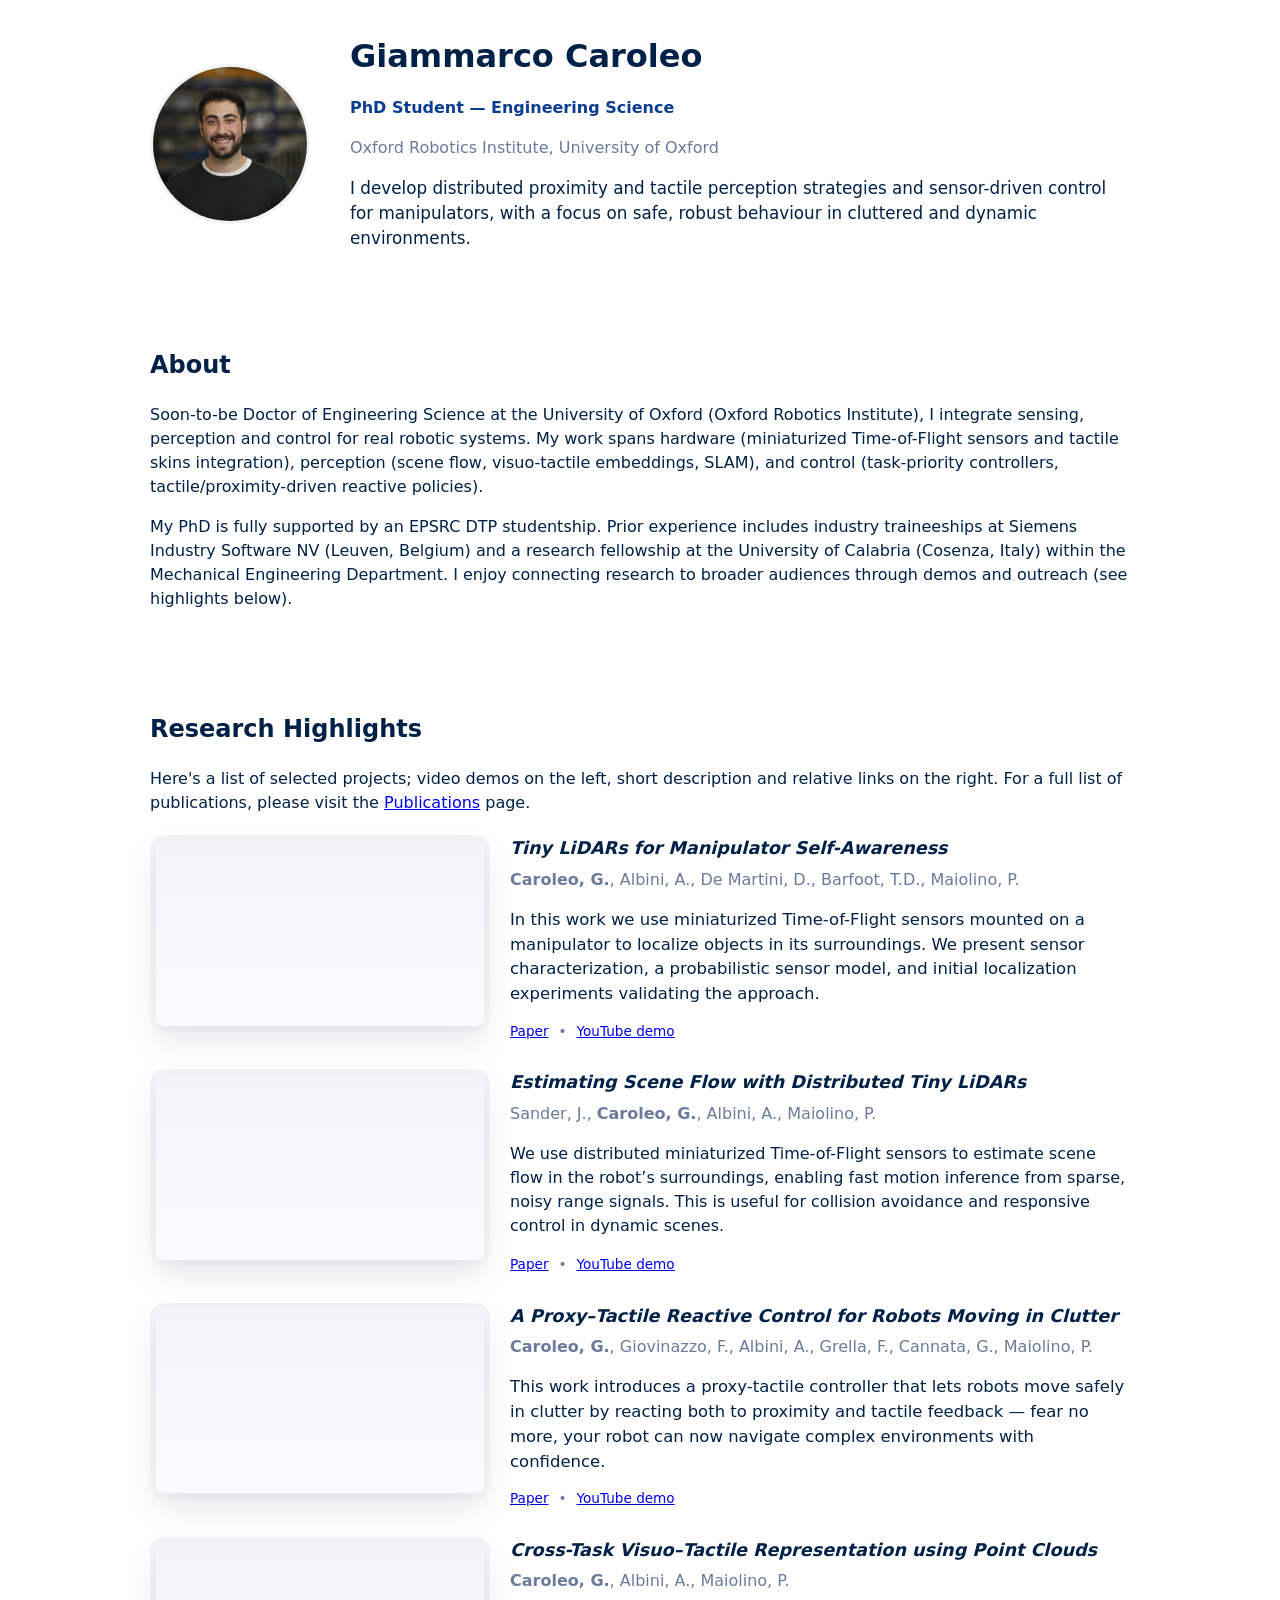
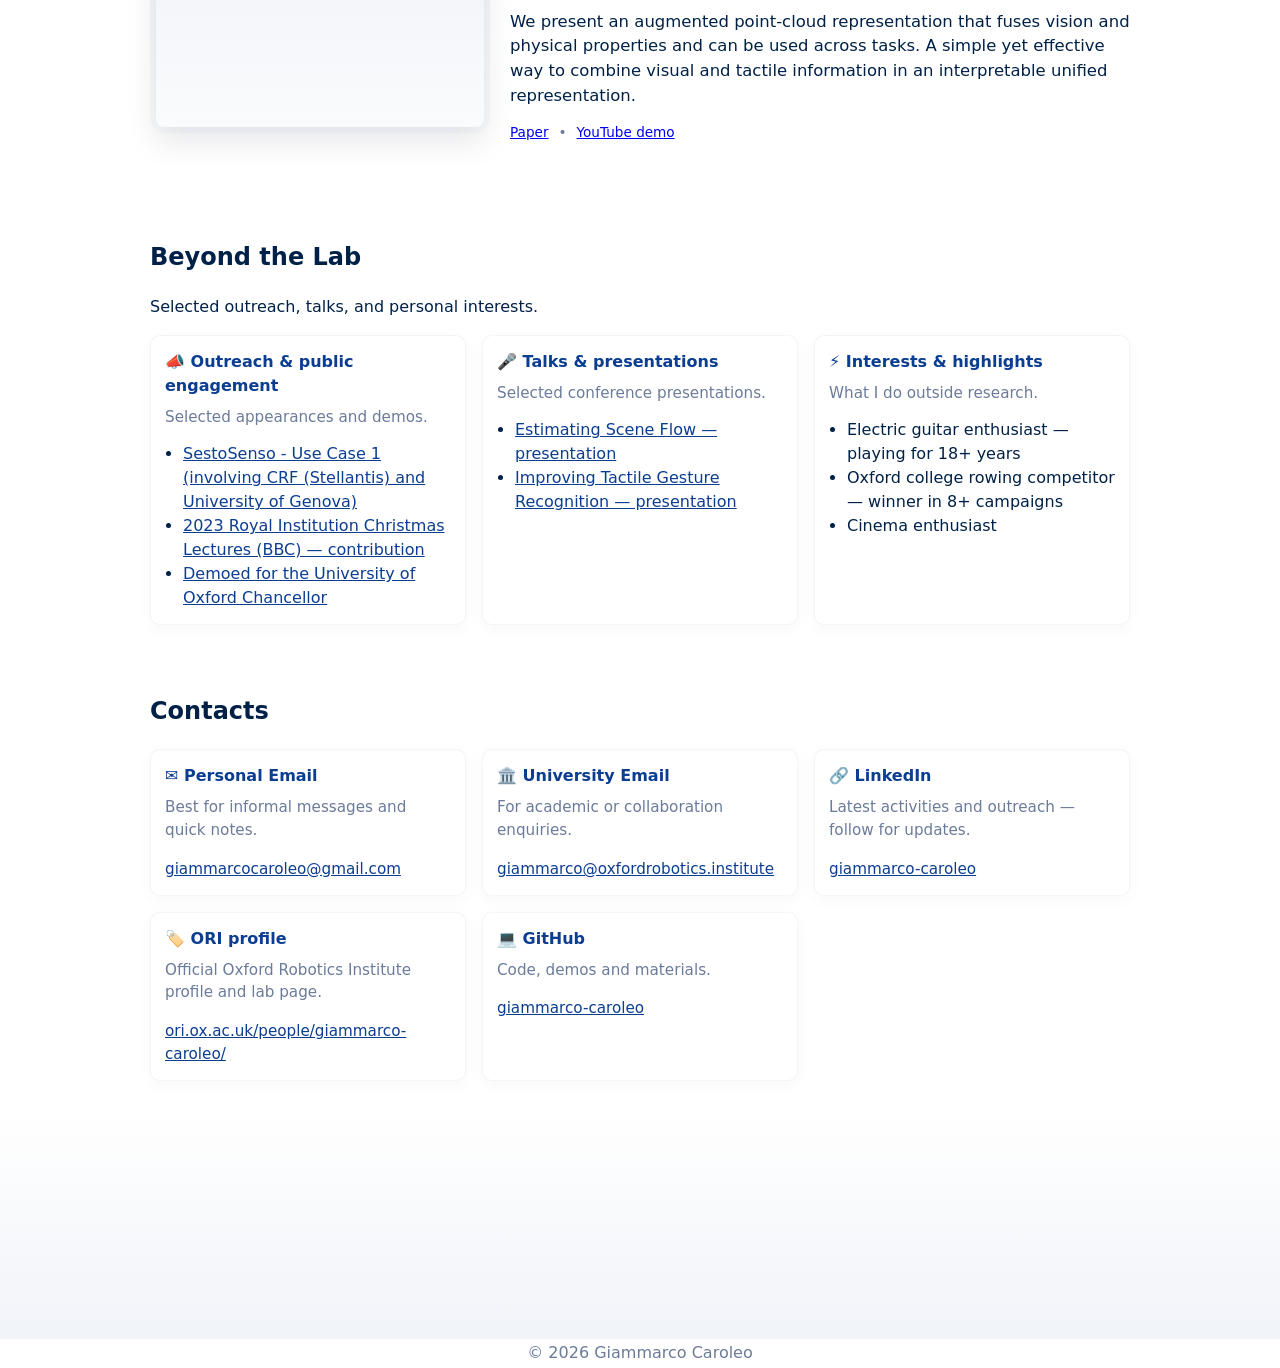
==== commit 534b60ce: "Minor Fixes" ====
--- a/index.html
+++ b/index.html
@@ -76,7 +76,7 @@
         </p>
 
         <p style="margin-top:10px;">
-          My PhD is fully supported by an EPSRC DTP studentship. Prior experience includes industry traineeships at Siemens NV (Leuven, Belgium) and a research fellowship at the University of Calabria (Cosenza, Italy) within the Mechanical Engineering Department. I enjoy connecting research to broader audiences through demos and outreach (see highlights below).
+          My PhD is fully supported by an EPSRC DTP studentship. Prior experience includes industry traineeships at Siemens Industry Software NV (Leuven, Belgium) and a research fellowship at the University of Calabria (Cosenza, Italy) within the Mechanical Engineering Department. I enjoy connecting research to broader audiences through demos and outreach (see highlights below).
         </p>
       </div>
     </section>
